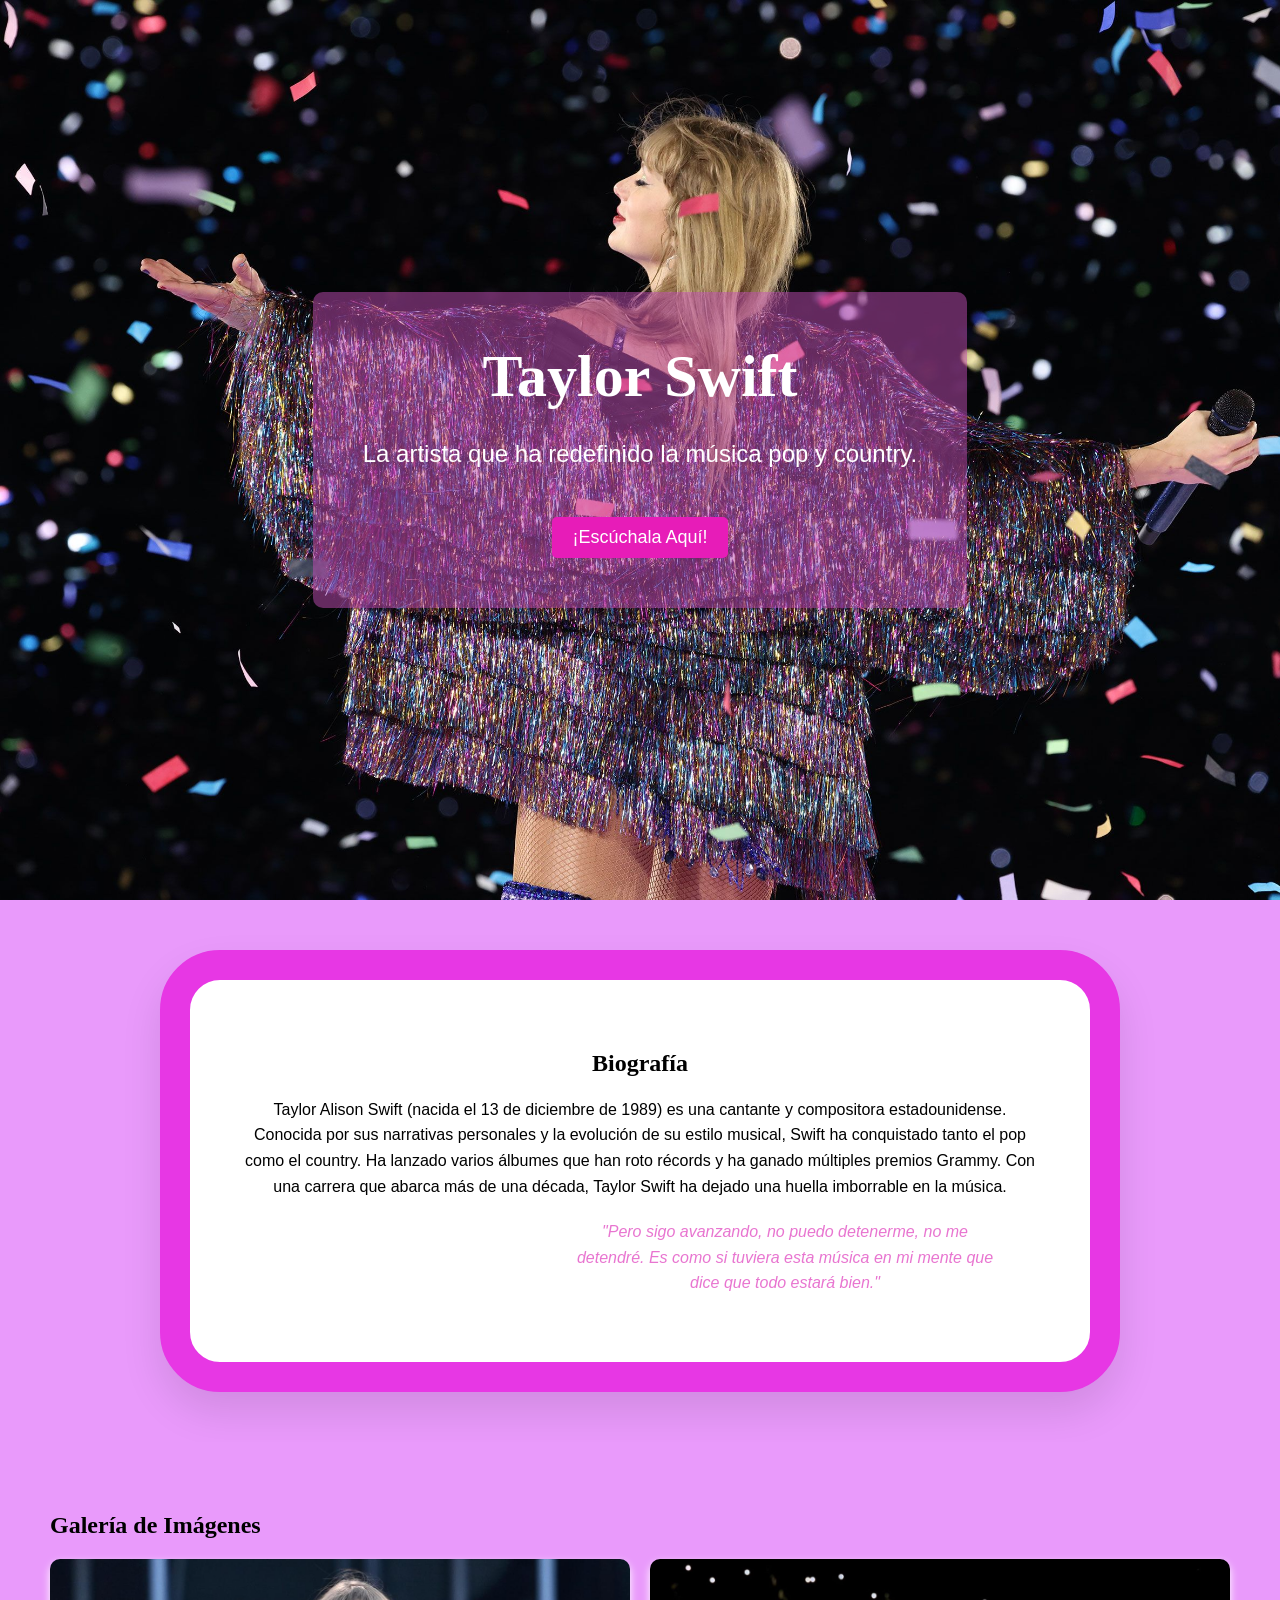
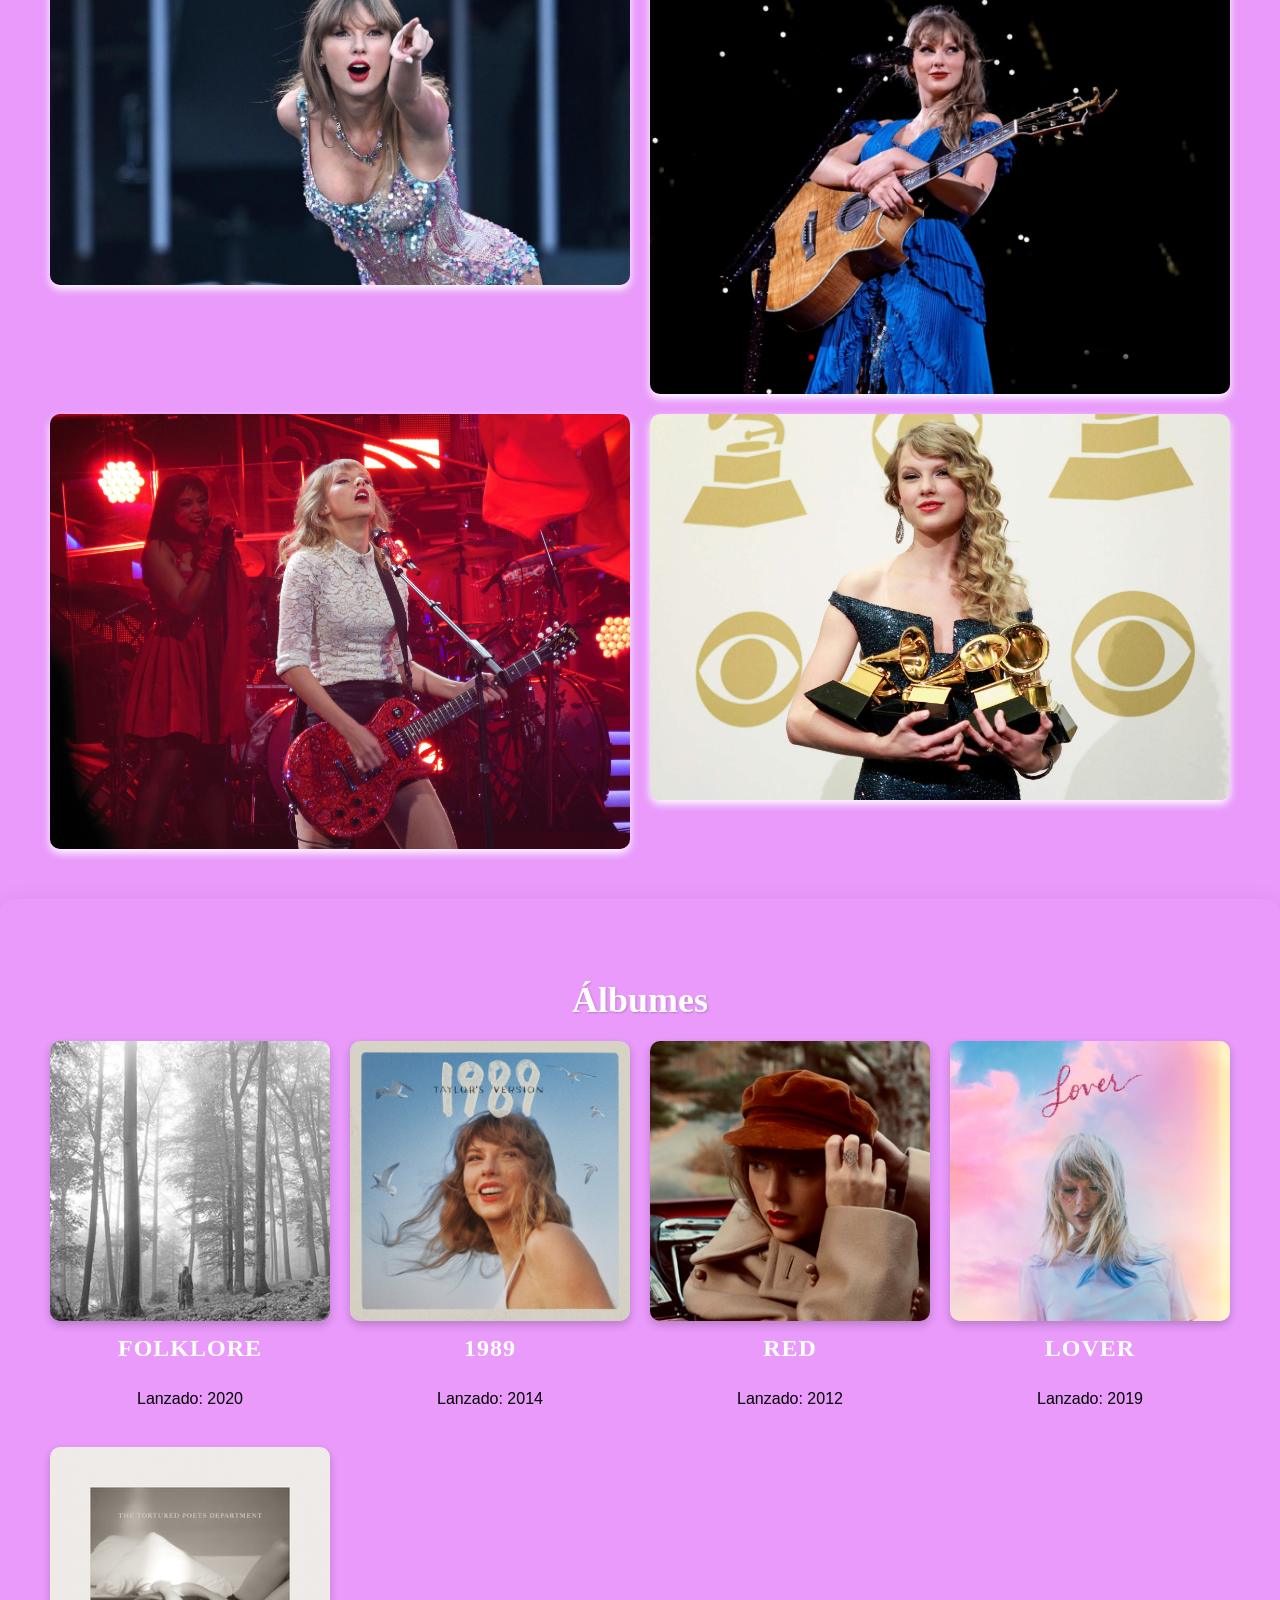
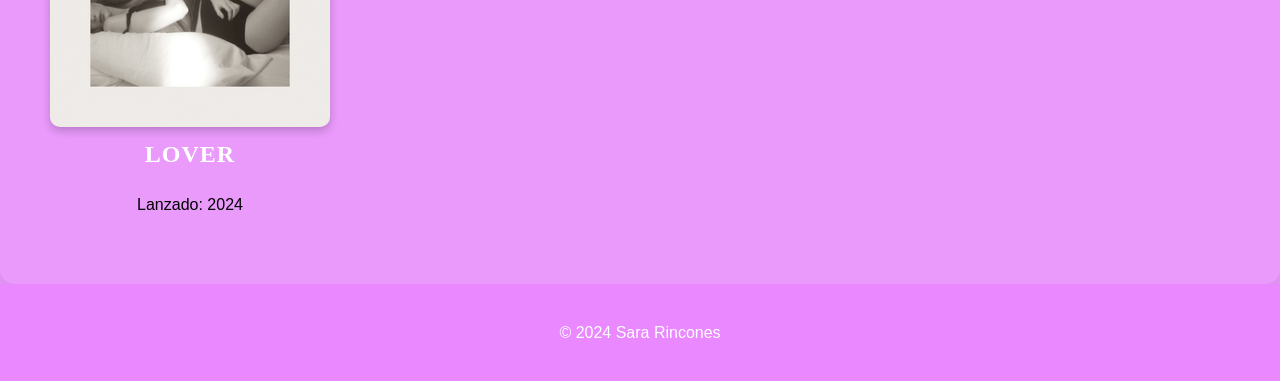
==== index.html @ 6c48fd0f "Update and rename pagina.htm to index.html" ====
<!DOCTYPE html>
<html lang="es">
<head>
    <meta charset="UTF-8">
    <meta name="viewport" content="width=device-width, initial-scale=1.0">
    <title>Taylor Swift - Página de Fans</title>
    <link rel="stylesheet" href="style.css">
</head>
<body>
    <!-- Encabezado con imagen de fondo -->
    <header>
        <div class="overlay">
            <h1>Taylor Swift</h1>
            <p>La artista que ha redefinido la música pop y country.</p>
            <button onclick="openSpotify()"> ¡Escúchala Aquí! </button>
        </div>
    </header>
    
    <script>
    function openSpotify() {
        window.open('https://open.spotify.com/intl-es/artist/06HL4z0CvFAxyc27GXpf02', '_blank');
    }
    </script>
    

    <!-- Sección de biografía -->
    <section id="biography">
        <h2>Biografía</h2>
        <p>
            Taylor Alison Swift (nacida el 13 de diciembre de 1989) es una cantante y compositora estadounidense. 
            Conocida por sus narrativas personales y la evolución de su estilo musical, Swift ha conquistado tanto el 
            pop como el country. Ha lanzado varios álbumes que han roto récords y ha ganado múltiples premios Grammy. 
            Con una carrera que abarca más de una década, Taylor Swift ha dejado una huella imborrable en la música.
        </p>
        <blockquote>
            "Pero sigo avanzando, no puedo detenerme, no me detendré. Es como si tuviera esta música en mi mente que dice que todo estará bien."
        </blockquote>
    </section>

    <!-- Galería de imágenes -->
    <section id="gallery">
        <h2>Galería de Imágenes</h2>
        <div class="gallery-grid">
            <img src="jpeg5.jpg" alt="Taylor Swift en concierto">
            <img src="jepg3.jpg" alt="Taylor Swift Red Tour">
            <img src="jpeg2.jpg" alt="Taylor Swift Evermore">
            <img src="jpeg4.jpg" alt="Taylor Swift en los Grammy">
        </div>
    </section>

    <!-- Sección de álbumes -->
    <section id="albums">
        <h2>Álbumes</h2>
        <div class="album-grid">
            <div class="album">
                <img src="Folklore.png" alt="Folklore">
                <h3>Folklore</h3>
                <p>Lanzado: 2020</p>
            </div>
            <div class="album">
                <img src="1989.jpeg" alt="1989">
                <h3>1989</h3>
                <p>Lanzado: 2014</p>
            </div>
            <div class="album">
                <img src="red.png" alt="Red">
                <h3>Red</h3>
                <p>Lanzado: 2012</p>
            </div>
            <div class="album">
                <img src="lover.jpeg" alt="Lover">
                <h3>Lover</h3>
                <p>Lanzado: 2019</p>
            </div>
            <div class="album">
                <img src="ttpd.png" alt="The Tortured Poets Department">
                <h3>Lover</h3>
                <p>Lanzado: 2024</p>
            </div>
        </div>
    </section>

    <!-- Pie de página -->
    <footer>
        <p>&copy; 2024 Sara Rincones </p>
    </footer>

    <!-- Script para la interacción -->
    <script src="script.js"></script>
</body>
</html>
---- style.css ----
/* General */
body {
    font-family: 'Arial', sans-serif;
    margin: 0;
    padding: 0;
    background-color:rgb(233, 154, 251);
    color: rgb(0, 0, 0);
}

h1, h2, h3 {
    font-family: 'Georgia', serif;
}

p, blockquote {
    line-height: 1.6;
}

/* Encabezado con fondo */
header {
    background: url('jpeg1.jpg') no-repeat center center/cover;
    height: 100vh;
    display: flex;
    justify-content: center;
    align-items: center;
    color: white;
    text-align: center;
    position: relative;
}

header .overlay {
    background-color: rgba(193, 78, 182, 0.5);
    padding: 50px;
    border-radius: 10px;
}

header h1 {
    font-size: 60px;
    margin: 0;
}

header p {
    font-size: 24px;
}

header button {
    margin-top: 20px;
    padding: 10px 20px;
    font-size: 18px;
    border: none;
    background-color: #e71cb8;
    color: white;
    border-radius: 5px;
    cursor: pointer;
    transition: background-color 0.3s;
}

header button:hover {
    background-color: #ac0786;
}

/* Sección biografía */
#biography {
    padding: 50px;
    background-color: #fff; /* Fondo blanco */
    margin: 50px auto; /* Centra la sección */
    width: 80%; /* Ancho de la sección */
    max-width: 800px; /* Máximo ancho */
    border: 30px solid #e737e4; /* Borde rojo vibrante */
    border-radius: 60px; /* Bordes redondeados */
    box-shadow: 0 20px 40px rgba(0, 0, 0, 0.1); /* Sombra para dar profundidad */
    text-align: center; /* Texto centrado */
}

/* Estilizar el bloque de cita */
#biography blockquote {
    font-size: 16px;
    font-style: Italic;
    margin-top: 20px;
    color: #db24b4a1; /* Color de la cita para que combine con el borde */
    padding-left: 290px; /* Espaciado a la izquierda de la cita */
}

/* Galería de imágenes */
#gallery {
    padding: 50px;
    background-color: rgb(233, 154, 251) ;
}

#gallery .gallery-grid {
    display: grid;
    grid-template-columns: repeat(2, 1fr);
    gap: 20px;
}

#gallery img {
    width: 100%;
    border-radius: 10px;
    box-shadow: 0 4px 8px rgb(255, 255, 255);
    transition: transform 0.3s;
}

#gallery img:hover {
    transform: scale(1.05);
}

/* Álbumes */
#albums {
    padding: 50px;
    background-color: rgb(233, 154, 251); /* Fondo suave */
    text-align: center; /* Centrar texto */
    border-radius: 15px; /* Bordes redondeados */
    box-shadow: 0 10px 30px rgba(0, 0, 0, 0.1); /* Sombra para dar profundidad */
}

.album-grid {
    display: grid;
    grid-template-columns: repeat(4, 1fr); /* 4 columnas */
    gap: 20px; /* Espacio entre álbumes */
    text-align: center; /* Centrar texto de los álbumes */
}

.album img {
    width: 100%;
    border-radius: 10px; /* Bordes redondeados para imágenes */
    transition: transform 0.3s; /* Transición suave al hacer hover */
    box-shadow: 0 4px 8px rgba(0, 0, 0, 0.2); /* Sombra para las imágenes */
}

.album img:hover {
    transform: scale(1.05); /* Aumentar tamaño al hacer hover */
}

.album h3 {
    font-style: arial;
    margin-top: 10px;
    font-size: 24px; /* Tamaño de fuente más grande */
    color: #ffffff; /* Color del texto */
    font-weight: bold; /* Texto en negrita */
    text-transform: uppercase; /* Mayúsculas para los títulos */
    letter-spacing: 1px; /* Espaciado entre letras */
}

/* Estilos para el subtítulo de álbumes */
#albums h2 {
    font-size: 36px; /* Tamaño del título de la sección */
    color: #ffffff; /* Color vibrante */
    margin-bottom: 20px; /* Espacio debajo del título */
    text-shadow: 1px 1px 2px rgba(0, 0, 0, 0.2); /* Sombra para el texto */
}

/* Música */
#music {
    padding: 50px;
    background-color: #eaeaea;
    text-align: center;
}

audio {
    width: 100%;
    max-width: 600px;
    margin-top: 20px;
}

/* Pie de página */
footer {
    background-color:rgb(233, 136, 255);
    color: white;
    text-align: center;
    padding: 20px 0;
}

/* Responsivo */
@media (max-width: 768px) {
    .gallery-grid, .album-grid {
        grid-template-columns: 1fr;
    }

    header h1 {
        font-size: 40px;
    }

    header p {
        font-size: 18px;
    }
}
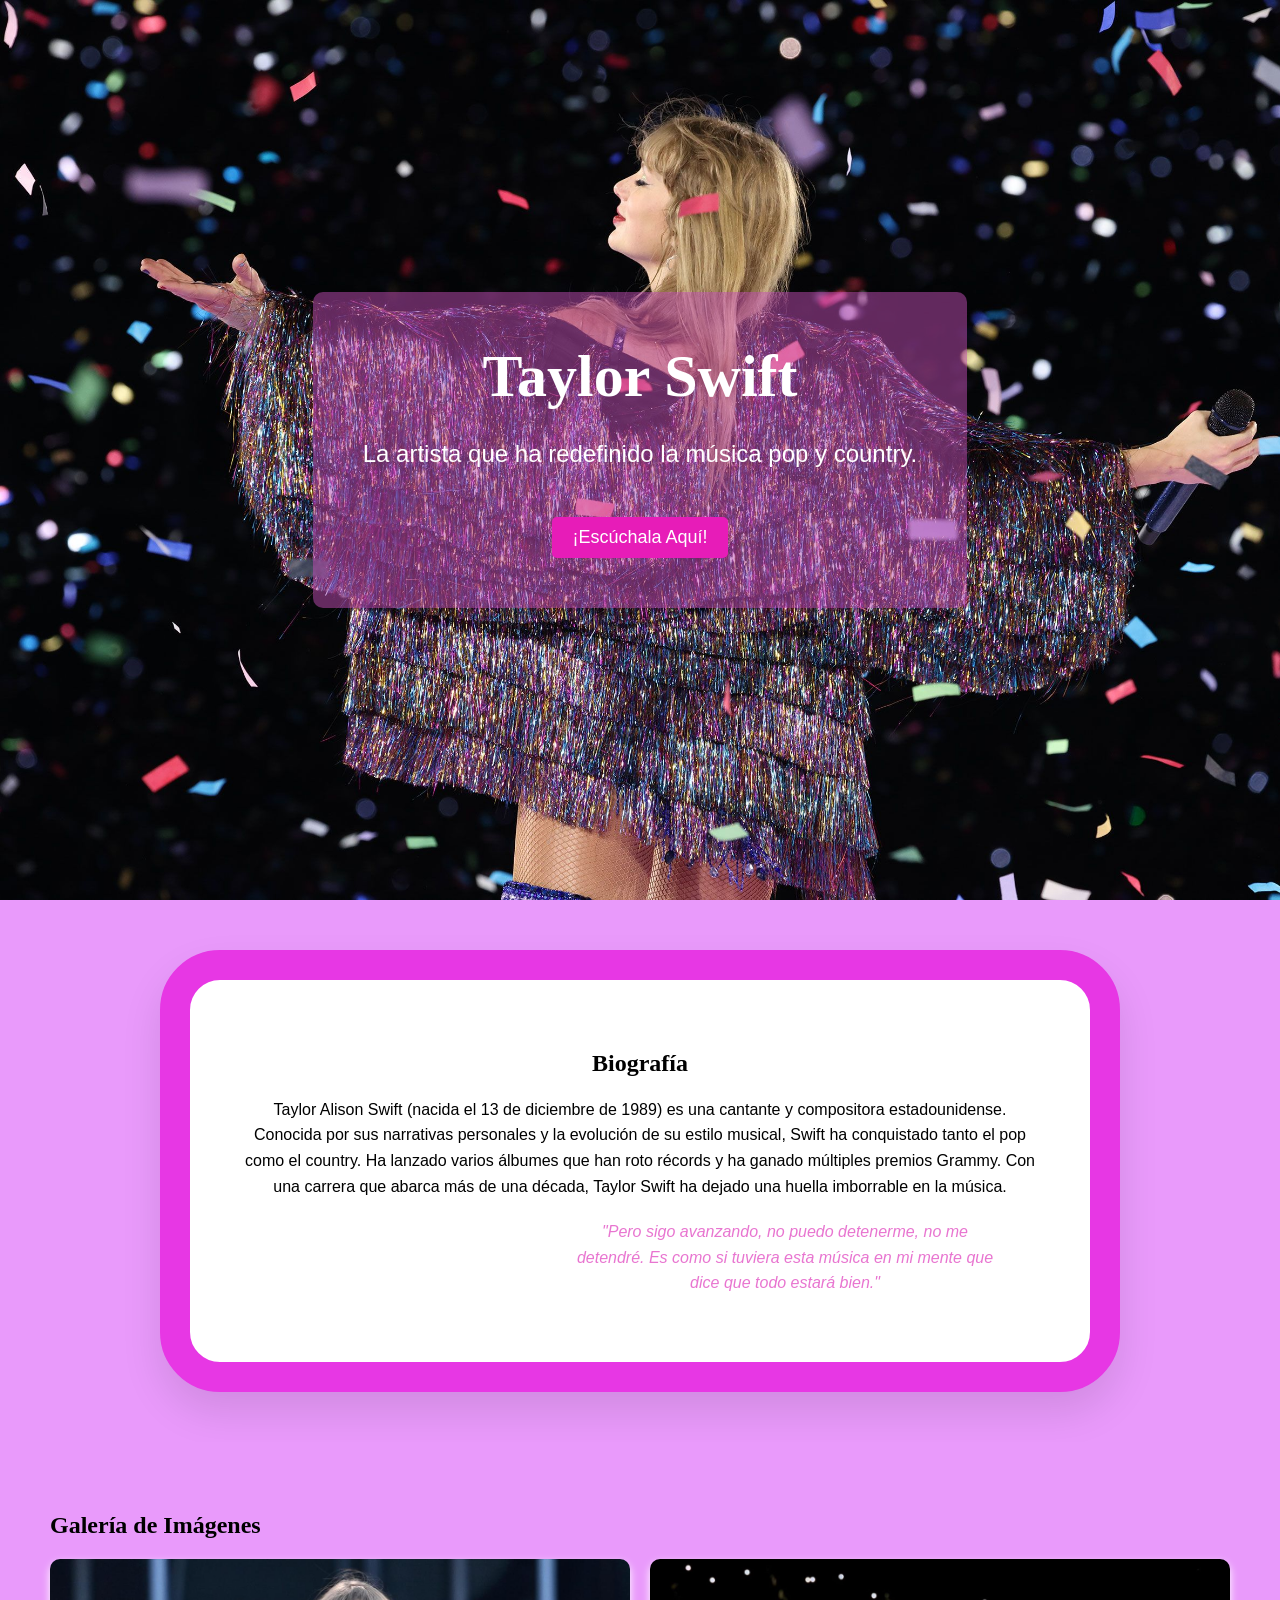
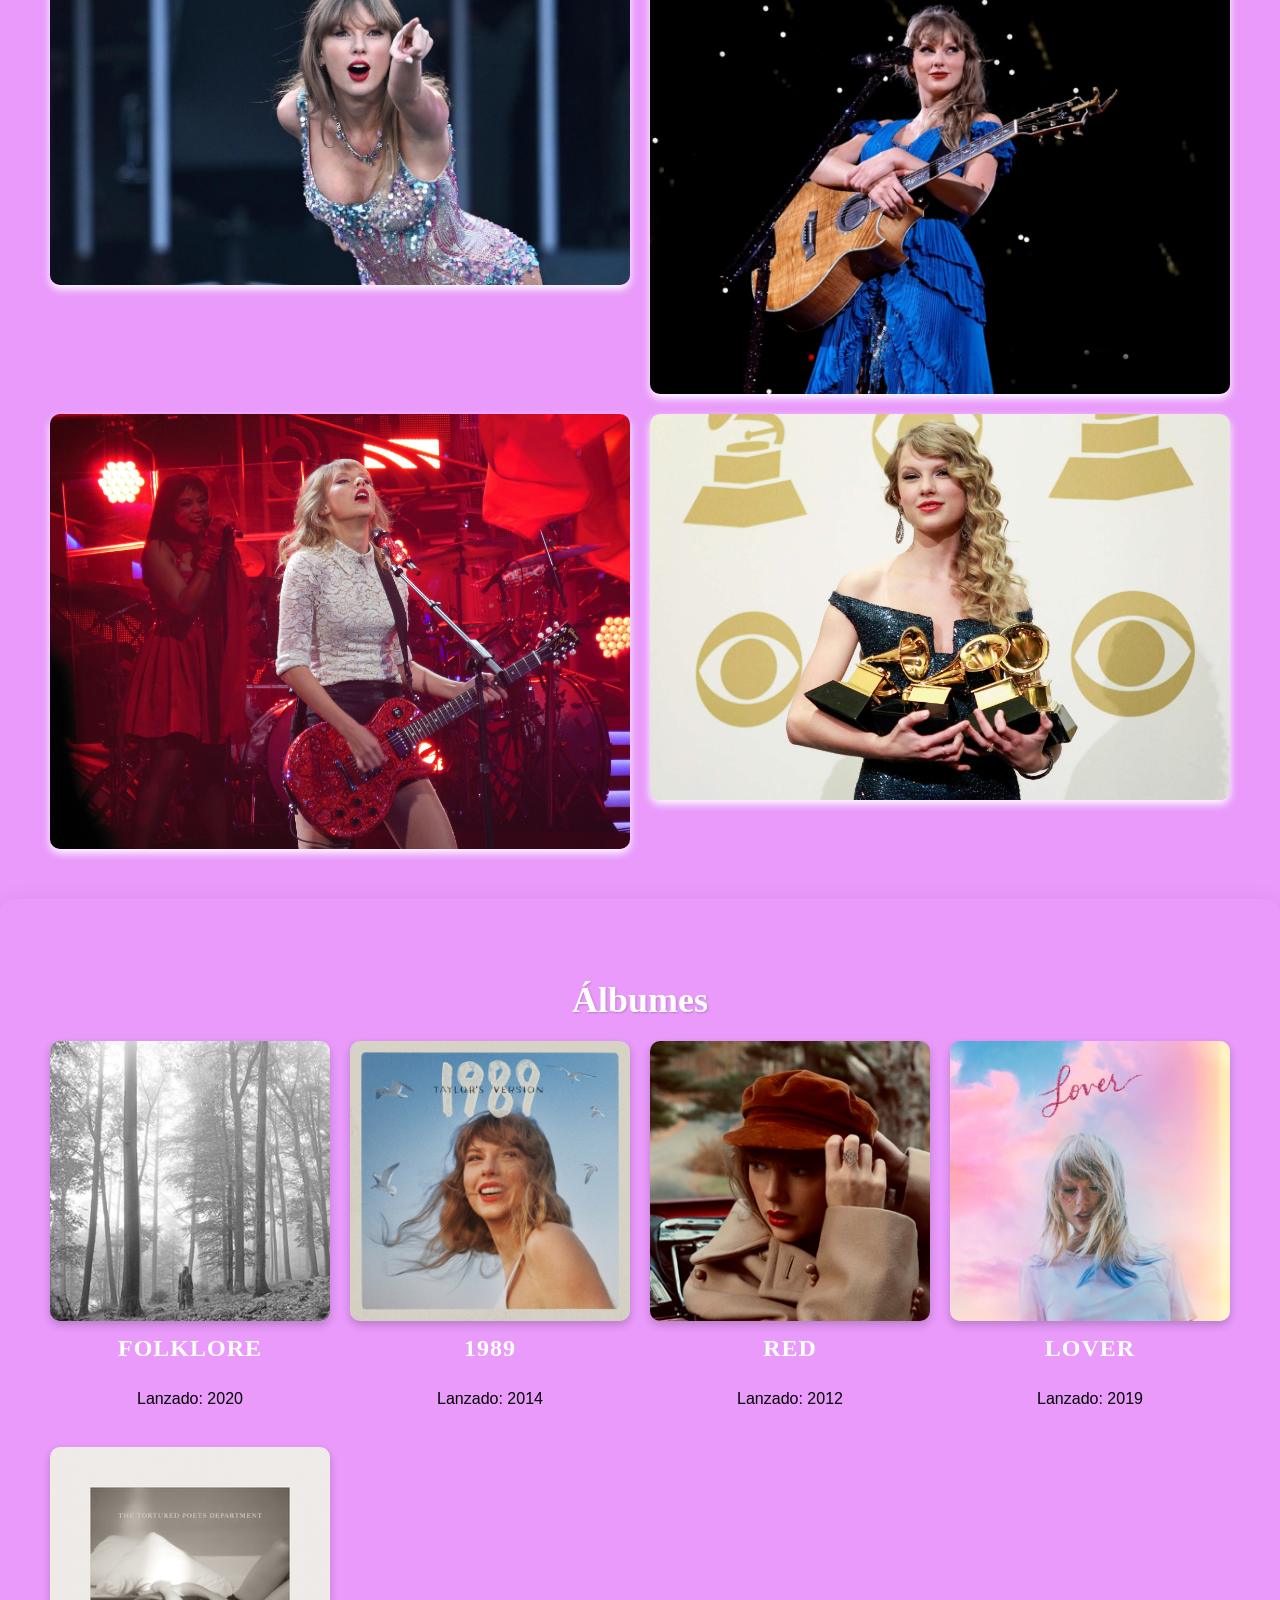
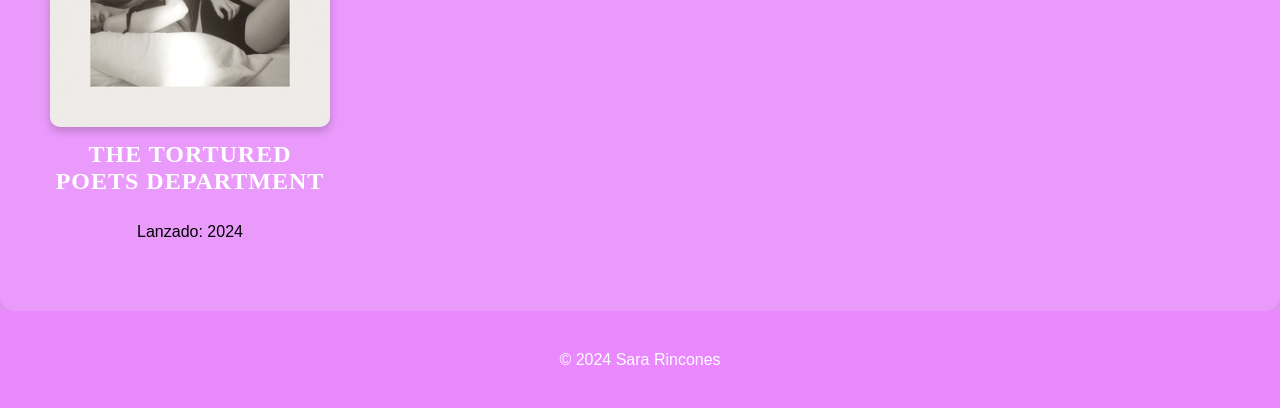
==== commit 0dda5ac7: "Update index.html" ====
--- a/index.html
+++ b/index.html
@@ -74,7 +74,7 @@
             </div>
             <div class="album">
                 <img src="ttpd.png" alt="The Tortured Poets Department">
-                <h3>Lover</h3>
+                <h3>The Tortured Poets Department</h3>
                 <p>Lanzado: 2024</p>
             </div>
         </div>
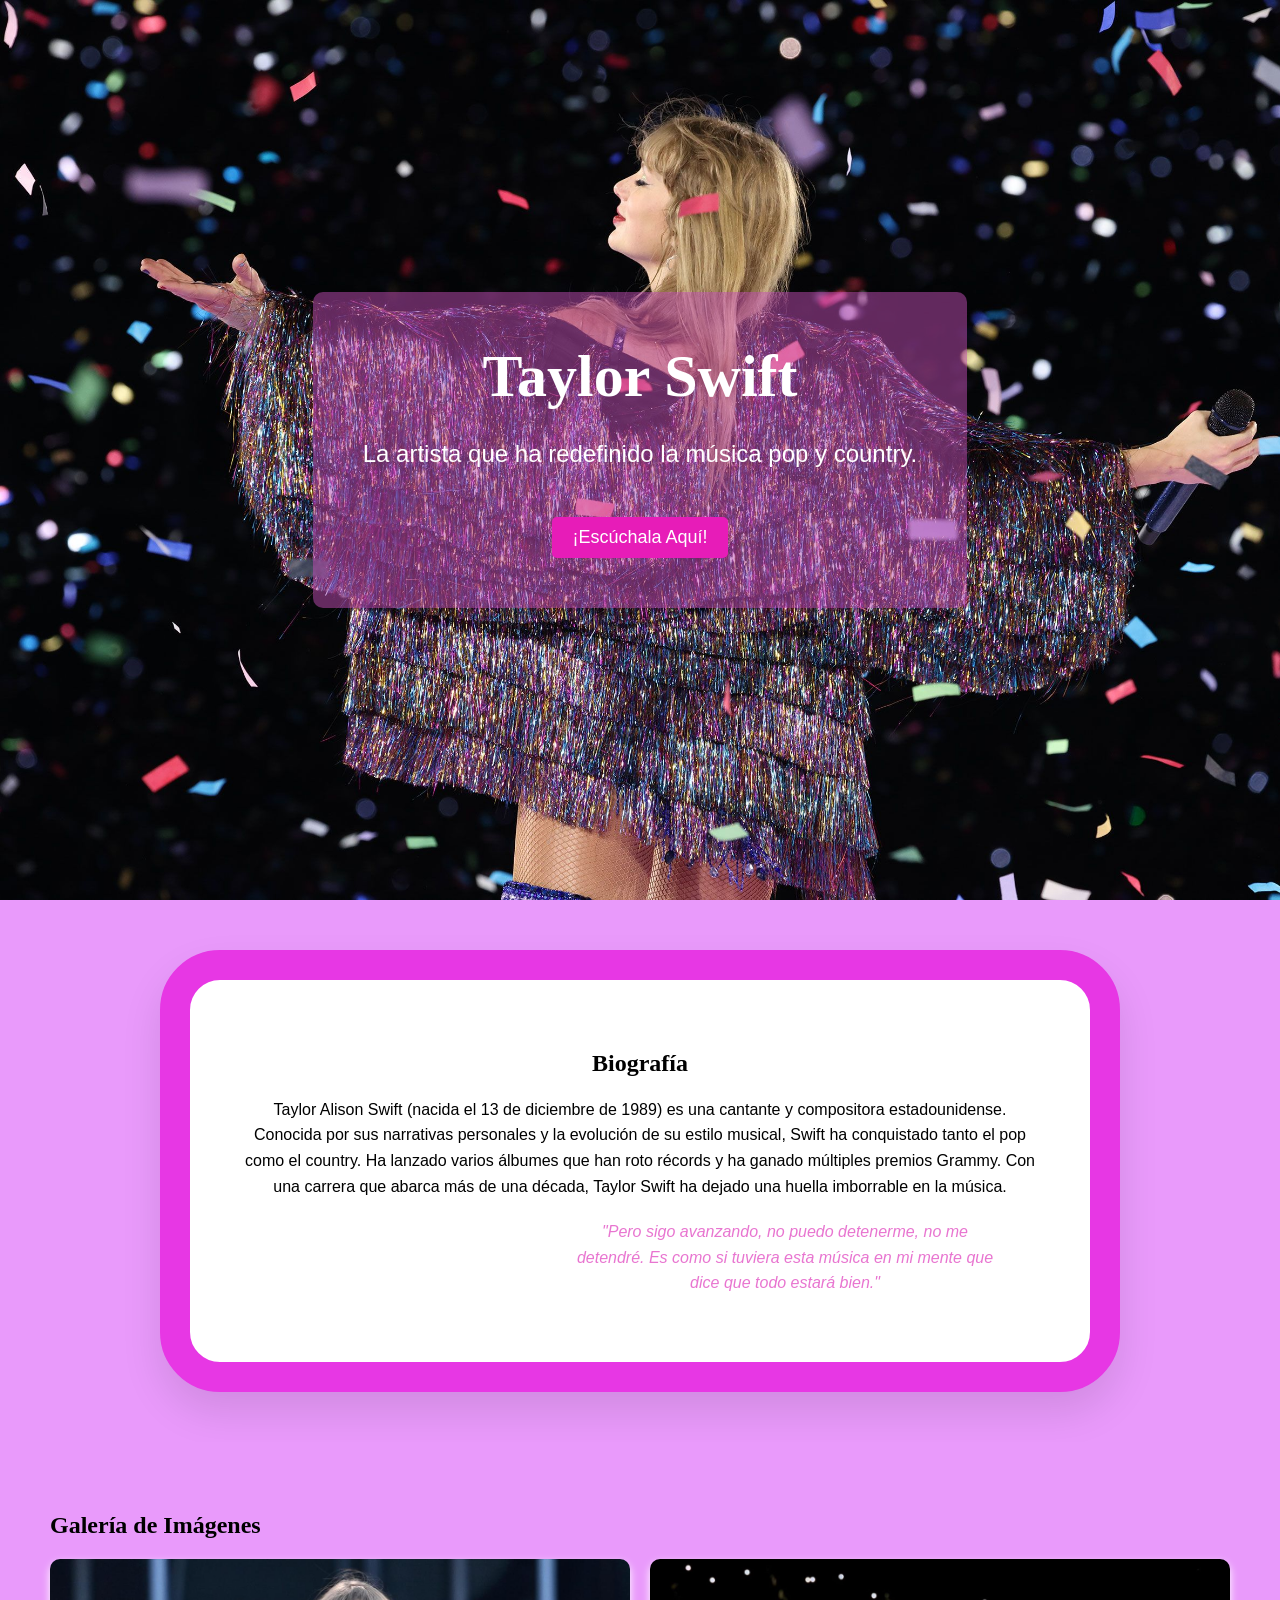
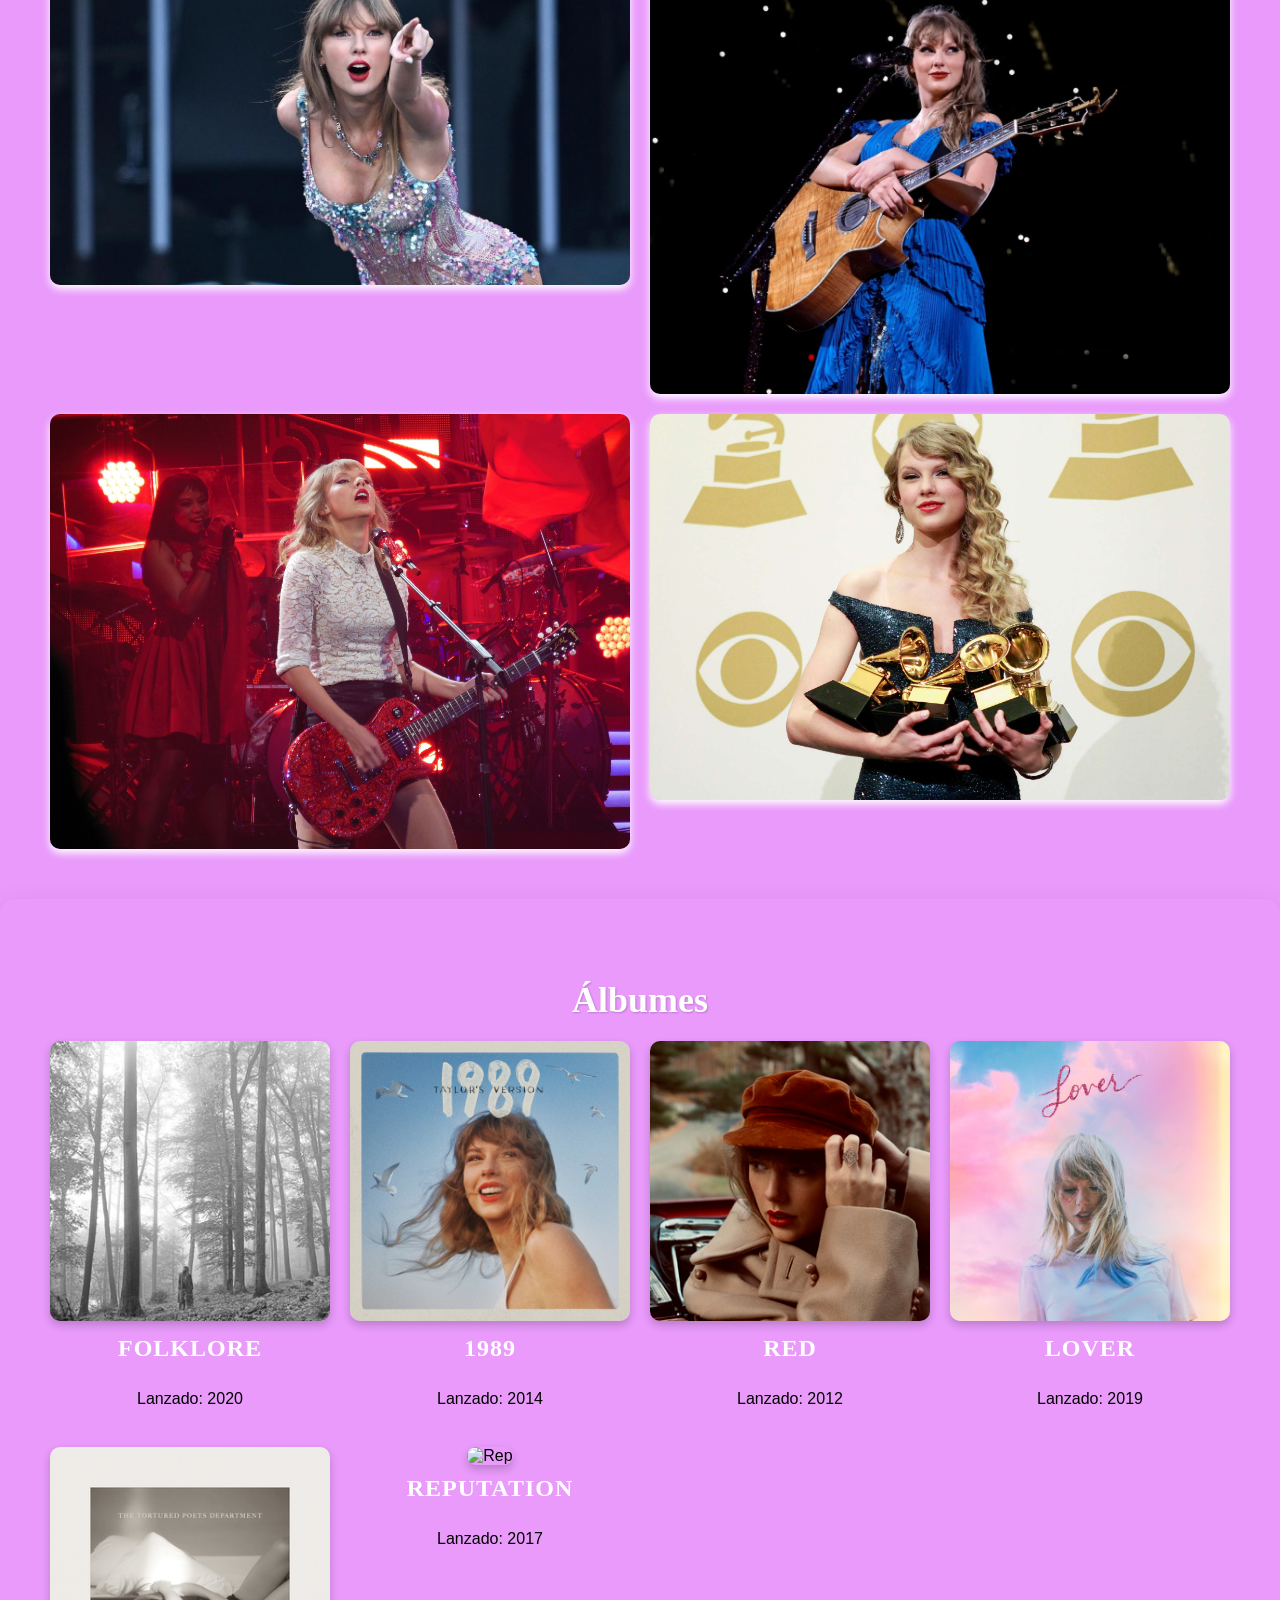
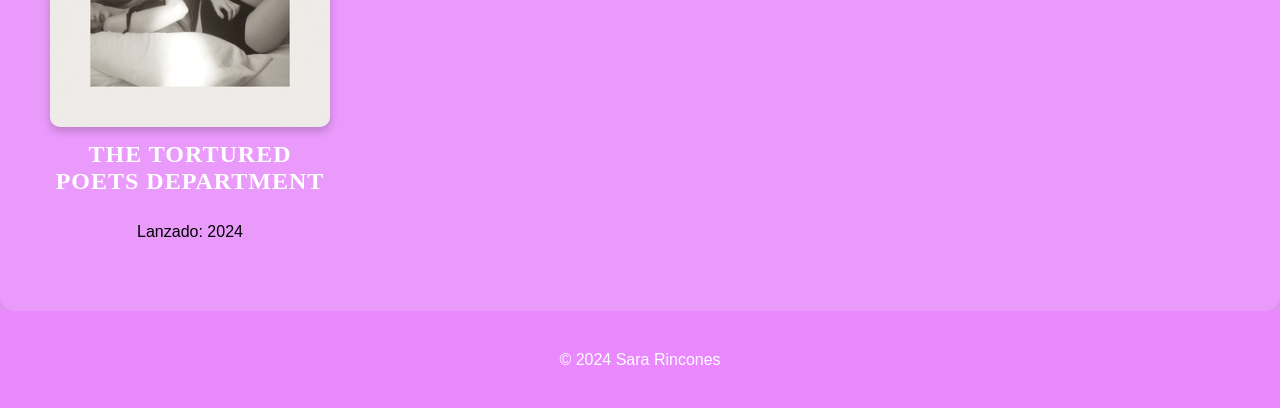
==== commit 0bd3c020: "Update index.html" ====
--- a/index.html
+++ b/index.html
@@ -77,6 +77,11 @@
                 <h3>The Tortured Poets Department</h3>
                 <p>Lanzado: 2024</p>
             </div>
+             <div class="album">
+                <img src="reputation.jpeg" alt="Rep">
+                <h3>Reputation</h3>
+                <p>Lanzado: 2017</p>
+            </div>
         </div>
     </section>
 
